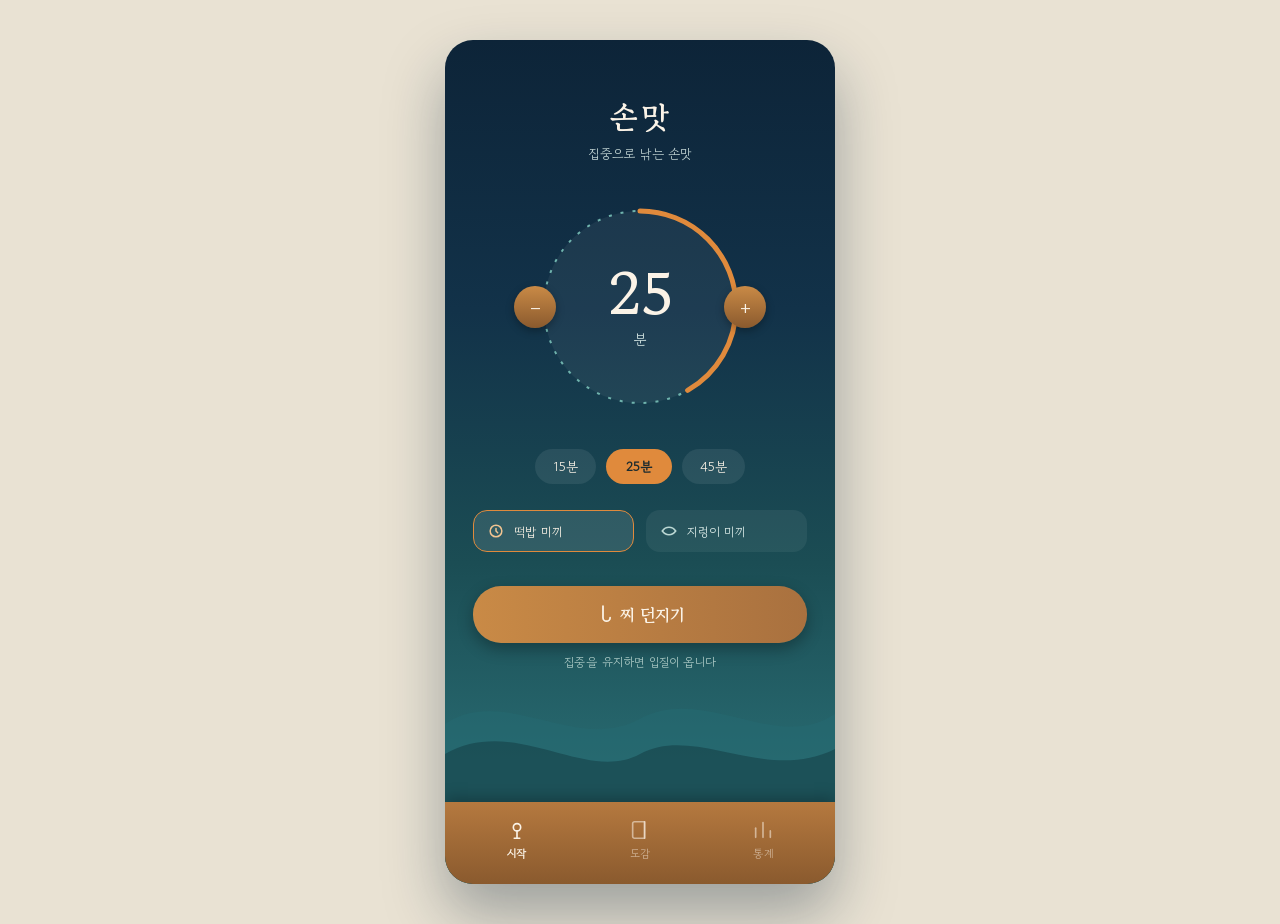
==== index.html @ 66b16f39 "손맛 찌낚시 포커스 타이머 MVP 구현 - 목업 7개 화면 디자인을 그대로 반영한 순수 HTML/CSS/JS 앱 - 집중 타이머(프리셋/커스텀/일시정지/중단) → 입질/챔질(재시도" ====
<!doctype html>
<html lang="ko">
<head>
<meta charset="utf-8">
<meta name="viewport" content="width=device-width, initial-scale=1">
<title>손맛 — 집중으로 낚는 손맛</title>
<link rel="preconnect" href="https://fonts.googleapis.com">
<link rel="stylesheet" href="https://fonts.googleapis.com/css2?family=Gowun+Batang:wght@400;700&family=Gowun+Dodum&display=swap">
<link rel="stylesheet" href="css/style.css">
</head>
<body>
<div class="app-shell">
  <div class="phone" id="phone">

    <!-- ============ 1. 시작 화면 ============ -->
    <section class="screen screen-start is-active" data-screen="start">
      <div class="water-bg water-bg--start">
        <svg width="390" height="230" viewBox="0 0 390 230" class="water-svg">
          <path d="M0,70 C60,30 130,100 195,65 C260,30 330,100 390,60 L390,230 L0,230 Z" fill="#256b71" opacity="0.55"></path>
          <path d="M0,100 C70,60 140,130 195,100 C250,70 320,130 390,95 L390,230 L0,230 Z" fill="#1b4d54" opacity="0.85"></path>
        </svg>
      </div>

      <div class="start-header">
        <div class="brand-title">손맛</div>
        <div class="brand-sub">집중으로 낚는 손맛</div>
      </div>

      <div class="dial">
        <svg width="220" height="220" viewBox="0 0 220 220" class="dial-track">
          <circle cx="110" cy="110" r="96" fill="rgba(255,255,255,0.05)" stroke="#6fb3ad" stroke-width="2" stroke-dasharray="3 9"></circle>
          <circle id="dialProgress" cx="110" cy="110" r="96" fill="none" stroke="#e08a3c" stroke-width="5" stroke-dasharray="0 604" stroke-linecap="round" transform="rotate(-90 110 110)"></circle>
        </svg>
        <div class="dial-value">
          <div class="dial-num" id="durationValue">25</div>
          <div class="dial-unit">분</div>
        </div>
        <button class="dial-btn dial-btn--minus" id="btnMinus" aria-label="시간 줄이기">–</button>
        <button class="dial-btn dial-btn--plus" id="btnPlus" aria-label="시간 늘리기">+</button>
      </div>

      <div class="preset-row" id="presetRow">
        <button class="preset-chip" data-preset="15">15분</button>
        <button class="preset-chip" data-preset="25">25분</button>
        <button class="preset-chip" data-preset="45">45분</button>
      </div>

      <div class="bait-row" id="baitRow">
        <button class="bait-chip" data-bait="dduckbap">
          <svg width="20" height="20" viewBox="0 0 24 24" fill="none" stroke="#f2c491" stroke-width="1.8" stroke-linecap="round" stroke-linejoin="round"><circle cx="12" cy="12" r="7"></circle><path d="M12 9v3l2 2"></path></svg>
          <span>떡밥 미끼</span>
        </button>
        <button class="bait-chip" data-bait="jireongi">
          <svg width="20" height="20" viewBox="0 0 24 24" fill="none" stroke="#bcd8d4" stroke-width="1.8" stroke-linecap="round" stroke-linejoin="round"><path d="M4 12c4-6 12-6 16 0"></path><path d="M4 12c4 6 12 6 16 0"></path></svg>
          <span>지렁이 미끼</span>
        </button>
      </div>

      <div class="cta-wrap">
        <button class="btn-cast" id="btnCast">
          <svg width="16" height="20" viewBox="0 0 18 22" fill="none" stroke="#fbf3e7" stroke-width="2" stroke-linecap="round"><path d="M9 1v13a4 4 0 0 0 8 0"></path></svg>
          찌 던지기
        </button>
        <div class="cta-hint" id="ctaHint">집중을 유지하면 입질이 옵니다</div>
      </div>

      <nav class="tabbar">
        <button class="tab-item is-active" data-nav="start">
          <svg width="22" height="22" viewBox="0 0 24 24" fill="none" stroke="currentColor" stroke-width="1.8" stroke-linecap="round" stroke-linejoin="round"><circle cx="12" cy="9" r="4"></circle><path d="M12 13v8"></path><path d="M9 21h6"></path></svg>
          <span>시작</span>
        </button>
        <button class="tab-item" data-nav="collection">
          <svg width="22" height="22" viewBox="0 0 24 24" fill="none" stroke="currentColor" stroke-width="1.8" stroke-linecap="round" stroke-linejoin="round"><path d="M4 5a2 2 0 0 1 2-2h11v18H6a2 2 0 0 1-2-2Z"></path><path d="M17 3v18"></path></svg>
          <span>도감</span>
        </button>
        <button class="tab-item" data-nav="stats">
          <svg width="22" height="22" viewBox="0 0 24 24" fill="none" stroke="currentColor" stroke-width="1.8" stroke-linecap="round" stroke-linejoin="round"><path d="M4 20V10"></path><path d="M12 20V4"></path><path d="M20 20v-7"></path></svg>
          <span>통계</span>
        </button>
      </nav>
    </section>

    <!-- ============ 2. 집중 대기 화면 ============ -->
    <section class="screen screen-focus" data-screen="focus">
      <div class="glow-spot"></div>
      <div class="water-bg water-bg--focus">
        <svg width="390" height="360" viewBox="0 0 390 360" class="water-svg">
          <path d="M0,120 C60,80 130,150 195,115 C260,80 330,150 390,110 L390,360 L0,360 Z" fill="#20565d" opacity="0.5"></path>
          <path d="M0,160 C70,120 140,190 195,160 C250,130 320,190 390,155 L390,360 L0,360 Z" fill="#184a50" opacity="0.75"></path>
          <path d="M0,200 C80,175 150,220 195,200 C260,180 330,225 390,195 L390,360 L0,360 Z" fill="#123a40" opacity="0.9"></path>
        </svg>
      </div>

      <div class="focus-badge-wrap">
        <div class="focus-badge" id="focusBadge">25분 집중 · 1회차</div>
      </div>
      <div class="focus-caption">찌를 지켜보는 중...</div>

      <div class="bobber-stage">
        <div class="ripple"></div>
        <div class="ripple ripple--delay"></div>
        <div class="bobber">
          <svg width="30" height="68" viewBox="0 0 30 68">
            <line x1="15" y1="0" x2="15" y2="24" stroke="#e08a3c" stroke-width="3" stroke-linecap="round"></line>
            <path d="M15 22 C24 26 24 42 15 48 C6 42 6 26 15 22 Z" fill="#fdf6ec" stroke="#8a5a2e" stroke-width="1.5"></path>
          </svg>
        </div>
      </div>

      <div class="focus-timer-wrap">
        <div class="focus-timer" id="focusTimer">25:00</div>
        <div class="focus-progress">
          <div class="focus-progress-fill" id="focusProgressFill"></div>
        </div>
      </div>

      <div class="focus-controls">
        <button class="round-btn" id="btnPause" aria-label="일시정지">
          <svg width="18" height="18" viewBox="0 0 24 24" fill="#fbf3e7" id="pauseIcon"><rect x="5" y="4" width="5" height="16" rx="1.5"></rect><rect x="14" y="4" width="5" height="16" rx="1.5"></rect></svg>
        </button>
        <button class="round-btn" id="btnStop" aria-label="중단">
          <svg width="16" height="16" viewBox="0 0 24 24" fill="#fbf3e7"><rect x="4" y="4" width="16" height="16" rx="2.5"></rect></svg>
        </button>
      </div>

      <div class="focus-warning">화면을 벗어나면 찌를 놓칠 수 있어요</div>
    </section>

    <!-- ============ 3. 입질/챔질 화면 ============ -->
    <section class="screen screen-bite" data-screen="bite">
      <div class="water-bg water-bg--bite">
        <svg width="390" height="360" viewBox="0 0 390 360" class="water-svg">
          <path d="M0,110 C60,150 130,80 195,120 C260,150 330,80 390,115 L390,360 L0,360 Z" fill="#20565d" opacity="0.55"></path>
          <path d="M0,150 C70,190 140,120 195,155 C250,185 320,120 390,150 L390,360 L0,360 Z" fill="#184a50" opacity="0.8"></path>
          <path d="M0,195 C80,220 150,175 195,195 C260,215 330,170 390,190 L390,360 L0,360 Z" fill="#123a40" opacity="0.95"></path>
        </svg>
      </div>

      <div class="bite-header">
        <div class="bite-title">입질이다!</div>
        <div class="bite-sub" id="biteSub">찌가 물속으로 빨려 들어가요</div>
      </div>

      <div class="rod-tilt">
        <svg width="30" height="66" viewBox="0 0 30 66">
          <line x1="15" y1="0" x2="15" y2="20" stroke="#e08a3c" stroke-width="3" stroke-linecap="round"></line>
          <path d="M15 18 C24 22 24 40 15 46 C6 40 6 22 15 18 Z" fill="#fdf6ec" stroke="#8a5a2e" stroke-width="1.5"></path>
        </svg>
      </div>

      <svg width="200" height="120" viewBox="0 0 200 120" class="bite-ripplelines">
        <path d="M10 60 Q50 20 100 60 Q150 100 190 60" fill="none" stroke="#cfe8e2" stroke-width="2" stroke-linecap="round"></path>
        <path d="M20 75 Q60 45 100 75 Q140 105 180 75" fill="none" stroke="#cfe8e2" stroke-width="2" stroke-linecap="round" opacity="0.6"></path>
      </svg>

      <div class="chaemjil-stage">
        <div class="pulse-ring"></div>
        <div class="pulse-ring pulse-ring--delay"></div>
        <button class="chaemjil-btn" id="btnChaemjil">
          <svg width="24" height="28" viewBox="0 0 18 22" fill="none" stroke="#fff8ee" stroke-width="2.2" stroke-linecap="round"><path d="M9 1v13a4 4 0 0 0 8 0"></path></svg>
          <span>챔질!</span>
        </button>
      </div>

      <div class="bite-hint" id="biteHint">지금 탭해서 챔질하세요</div>
    </section>

    <!-- ============ 4. 릴링 화면 ============ -->
    <section class="screen screen-reeling" data-screen="reeling">
      <div class="water-bg water-bg--reeling">
        <svg width="390" height="300" viewBox="0 0 390 300" class="water-svg">
          <path d="M0,90 C60,50 130,120 195,85 C260,50 330,120 390,80 L390,300 L0,300 Z" fill="#256b71" opacity="0.5"></path>
          <path d="M0,130 C70,90 140,160 195,130 C250,100 320,160 390,125 L390,300 L0,300 Z" fill="#1b4d54" opacity="0.85"></path>
        </svg>
      </div>

      <div class="reeling-header">
        <div class="reeling-title">릴링 중...</div>
        <div class="reeling-sub">당겼다 풀었다 리듬을 맞추세요</div>
      </div>

      <svg width="230" height="220" viewBox="0 0 230 220" class="reeling-fish-line" id="reelingFishSvg">
        <path d="M210 20 L120 120" stroke="#e0dccd" stroke-width="1.5" stroke-dasharray="4 5"></path>
        <g transform="translate(30,90) rotate(-18)">
          <ellipse cx="26" cy="18" rx="26" ry="16" fill="#4f9aa0"></ellipse>
          <path d="M50 18 L74 4 L74 32 Z" fill="#4f9aa0"></path>
          <circle cx="12" cy="14" r="2.6" fill="#0d2438"></circle>
          <path d="M0 18 Q26 4 52 12" fill="none" stroke="#7fc2c6" stroke-width="3" opacity="0.7"></path>
        </g>
      </svg>

      <div class="tension-gauge">
        <div class="tension-zone tension-zone--red"></div>
        <div class="tension-zone tension-zone--yellow"></div>
        <div class="tension-zone tension-zone--green"></div>
        <div class="tension-marker" id="tensionMarker"></div>
      </div>
      <div class="tension-label">장력</div>

      <div class="reeling-progress-num" id="reelingPercent">0%</div>
      <div class="reeling-progress-caption">릴 감기 진행률</div>

      <div class="reeling-bar">
        <div class="reeling-bar-fill" id="reelingBarFill"></div>
      </div>

      <div class="reel-handle-wrap">
        <button class="reel-handle" id="btnReel" aria-label="릴 감기">
          <svg width="140" height="50" viewBox="0 0 140 50">
            <rect x="10" y="18" width="120" height="14" rx="7" fill="#8a5a2e"></rect>
            <circle cx="118" cy="25" r="16" fill="#a9713f" stroke="#5f3a1c" stroke-width="2"></circle>
            <circle cx="118" cy="25" r="3" fill="#fbf3e7"></circle>
          </svg>
        </button>
      </div>
      <div class="reeling-warning" id="reelingWarning">장력이 너무 강해요! 잠시 늦추세요</div>
    </section>

    <!-- ============ 5. 결과 화면 ============ -->
    <section class="screen screen-result" data-screen="result">
      <div class="result-header">
        <div class="result-eyebrow">낚시 성공!</div>
        <div class="result-title">오늘의 손맛</div>
      </div>

      <div class="result-card">
        <div class="rarity-badge" id="rarityBadge">희귀 등급</div>

        <div class="result-fish-wrap" id="resultFishSvg"></div>

        <div class="result-fish-info">
          <div class="result-fish-name" id="resultFishName">황금붕어</div>
          <div class="result-fish-meta" id="resultFishMeta">32cm · 오후 3:14 포획</div>
        </div>

        <div class="result-stat-row">
          <div class="result-stat">
            <div class="result-stat-label">집중 시간</div>
            <div class="result-stat-value" id="resultDuration">25분</div>
          </div>
          <div class="result-stat">
            <div class="result-stat-label">챔질 반응</div>
            <div class="result-stat-value" id="resultReaction">0.4초</div>
          </div>
          <div class="result-stat">
            <div class="result-stat-label">누적 조과</div>
            <div class="result-stat-value" id="resultTotalCatches">12마리</div>
          </div>
        </div>
      </div>

      <div class="result-actions">
        <button class="btn-primary" id="btnGoCollection">도감에 저장하기</button>
        <button class="btn-outline" id="btnFishAgain">다시 낚시하기</button>
      </div>

      <div class="result-footnote" id="resultFootnote">이번 주 1번째 손맛이에요</div>
    </section>

    <!-- ============ 3-b. 놓침 화면(간이) ============ -->
    <section class="screen screen-missed" data-screen="missed">
      <div class="water-bg water-bg--bite">
        <svg width="390" height="360" viewBox="0 0 390 360" class="water-svg">
          <path d="M0,110 C60,150 130,80 195,120 C260,150 330,80 390,115 L390,360 L0,360 Z" fill="#20565d" opacity="0.55"></path>
        </svg>
      </div>
      <div class="missed-wrap">
        <div class="missed-title">아쉽지만 놓쳤어요</div>
        <div class="missed-sub" id="missedReason">찌가 다시 잠잠해졌어요</div>
        <button class="btn-cast missed-btn" id="btnMissedBack">시작 화면으로</button>
      </div>
    </section>

    <!-- ============ 6. 도감 화면 ============ -->
    <section class="screen screen-collection" data-screen="collection">
      <div class="collection-header">
        <div class="page-title">도감</div>
        <div class="collection-progress-row">
          <div class="collection-progress-text" id="collectionCountText">0 / 10 마리 수집</div>
          <div class="collection-progress-pct" id="collectionPctText">0%</div>
        </div>
        <div class="progress-track">
          <div class="progress-track-fill" id="collectionProgressFill"></div>
        </div>
      </div>

      <div class="filter-row" id="filterRow">
        <button class="filter-chip is-active" data-filter="all">전체</button>
        <button class="filter-chip" data-filter="common">일반</button>
        <button class="filter-chip" data-filter="rare">희귀</button>
        <button class="filter-chip" data-filter="legendary">전설</button>
      </div>

      <div class="fish-grid" id="fishGrid"></div>

      <nav class="tabbar">
        <button class="tab-item" data-nav="start">
          <svg width="22" height="22" viewBox="0 0 24 24" fill="none" stroke="currentColor" stroke-width="1.8" stroke-linecap="round" stroke-linejoin="round"><circle cx="12" cy="9" r="4"></circle><path d="M12 13v8"></path><path d="M9 21h6"></path></svg>
          <span>시작</span>
        </button>
        <button class="tab-item is-active" data-nav="collection">
          <svg width="22" height="22" viewBox="0 0 24 24" fill="none" stroke="currentColor" stroke-width="1.8" stroke-linecap="round" stroke-linejoin="round"><path d="M4 5a2 2 0 0 1 2-2h11v18H6a2 2 0 0 1-2-2Z"></path><path d="M17 3v18"></path></svg>
          <span>도감</span>
        </button>
        <button class="tab-item" data-nav="stats">
          <svg width="22" height="22" viewBox="0 0 24 24" fill="none" stroke="currentColor" stroke-width="1.8" stroke-linecap="round" stroke-linejoin="round"><path d="M4 20V10"></path><path d="M12 20V4"></path><path d="M20 20v-7"></path></svg>
          <span>통계</span>
        </button>
      </nav>
    </section>

    <!-- ============ 7. 통계 화면 ============ -->
    <section class="screen screen-stats" data-screen="stats">
      <div class="stats-header">
        <div class="page-title">통계</div>
        <div class="page-sub">꾸준한 손맛의 기록</div>
      </div>

      <div class="stats-top-row">
        <div class="stats-card">
          <div class="stats-card-label">총 집중 시간</div>
          <div class="stats-card-value" id="statTotalFocus">0시간 0분</div>
        </div>
        <div class="stats-card">
          <div class="stats-card-label">총 조과</div>
          <div class="stats-card-value" id="statTotalCatches">0마리</div>
        </div>
      </div>

      <div class="streak-wrap">
        <div class="streak-card">
          <div>
            <div class="streak-label">연속 집중 기록</div>
            <div class="streak-value" id="statStreak">0일 연속 출조</div>
          </div>
          <svg width="30" height="30" viewBox="0 0 24 24" fill="none" stroke="#e08a3c" stroke-width="1.8" stroke-linecap="round" stroke-linejoin="round"><path d="M12 3c3 4-2 5-2 9a4 4 0 0 0 8 0c0-2-1-3-1-3s1 4-2 4-3-3-1-6c-3 0-5 1-5 4a5 5 0 0 0 10 0C19 6 15 4 12 3Z"></path></svg>
        </div>
      </div>

      <div class="weekly-wrap">
        <div class="section-label">이번 주 집중 시간</div>
        <div class="weekly-card">
          <div class="weekly-bars" id="weeklyBars"></div>
        </div>
      </div>

      <div class="recent-wrap">
        <div class="section-label">이번 주 조황</div>
        <div class="recent-list" id="recentList"></div>
      </div>

      <div class="stats-spacer"></div>

      <nav class="tabbar">
        <button class="tab-item" data-nav="start">
          <svg width="22" height="22" viewBox="0 0 24 24" fill="none" stroke="currentColor" stroke-width="1.8" stroke-linecap="round" stroke-linejoin="round"><circle cx="12" cy="9" r="4"></circle><path d="M12 13v8"></path><path d="M9 21h6"></path></svg>
          <span>시작</span>
        </button>
        <button class="tab-item" data-nav="collection">
          <svg width="22" height="22" viewBox="0 0 24 24" fill="none" stroke="currentColor" stroke-width="1.8" stroke-linecap="round" stroke-linejoin="round"><path d="M4 5a2 2 0 0 1 2-2h11v18H6a2 2 0 0 1-2-2Z"></path><path d="M17 3v18"></path></svg>
          <span>도감</span>
        </button>
        <button class="tab-item is-active" data-nav="stats">
          <svg width="22" height="22" viewBox="0 0 24 24" fill="none" stroke="currentColor" stroke-width="1.8" stroke-linecap="round" stroke-linejoin="round"><path d="M4 20V10"></path><path d="M12 20V4"></path><path d="M20 20v-7"></path></svg>
          <span>통계</span>
        </button>
      </nav>
    </section>

    <div class="toast" id="toast"></div>
  </div>
</div>

<script src="js/data.js"></script>
<script src="js/storage.js"></script>
<script src="js/sound.js"></script>
<script src="js/app.js"></script>
</body>
</html>
---- css/style.css ----
/* 손맛 — 전역 스타일 & CSS 변수 */

:root {
  --navy-deep: #0d2438;
  --navy2: #123249;
  --teal-dark: #1b4d54;
  --teal: #2f7a80;
  --teal2: #1f5c62;
  --teal3: #164457;
  --teal4: #20565d;
  --teal5: #184a50;
  --teal6: #123a40;
  --teal7: #256b71;
  --teal8: #6fb3ad;
  --teal-mid: #2a7a80;

  --cream: #fbf3e7;
  --cream2: #fdf6ec;
  --cream3: #fff8ee;

  --paper: #f6ede0;
  --paper-bg: #e9e2d3;
  --paper-muted: #ece2d2;
  --paper-line: #e6d9c4;

  --wood: #e08a3c;
  --wood2: #c98a46;
  --wood3: #a9713f;
  --wood4: #8a5a2e;
  --wood5: #5f3a1c;
  --wood6: #b5793f;

  --gold: #e0c93c;
  --gold2: #e0a03c;

  --text-dark: #1c2b2f;
  --text-brown: #7c6a55;
  --text-brown2: #8a7860;
  --text-brown3: #4a3f30;

  --text-mint: #bcd8d4;
  --text-mint2: #9ec2bd;
  --text-mint3: #cfe0dc;
  --text-mint4: #d7e8e5;
  --text-mint5: #a9c7c3;
  --text-mint6: #7fa39d;
  --text-mint7: #7fc2c6;
  --text-amber: #f2c491;
  --text-amber2: #f2b26b;

  --silhouette: #c9bda8;
  --silhouette-text: #a99a83;
  --silhouette-text2: #b3a692;

  --font-serif: 'Gowun Batang', serif;
  --font-sans: 'Gowun Dodum', sans-serif;

  --phone-w: 390px;
  --phone-h: 844px;
}

* { box-sizing: border-box; }

html, body {
  margin: 0;
  background: var(--paper-bg);
  font-family: var(--font-sans);
}

button {
  font-family: inherit;
  cursor: pointer;
}

.app-shell {
  display: flex;
  align-items: flex-start;
  justify-content: center;
  min-height: 100vh;
  padding: 40px 20px;
}

.phone {
  width: var(--phone-w);
  max-width: 100%;
  height: var(--phone-h);
  max-height: calc(100vh - 40px);
  position: relative;
  overflow: hidden;
  border-radius: 28px;
  box-shadow: 0 30px 60px rgba(13, 36, 56, 0.35);
  color: var(--cream);
}

@media (max-width: 480px) {
  .app-shell { padding: 0; }
  .phone { height: 100dvh; max-height: none; border-radius: 0; box-shadow: none; }
}

.screen {
  position: absolute;
  inset: 0;
  display: none;
  flex-direction: column;
}

.screen.is-active { display: flex; }

.water-bg { position: absolute; left: 0; bottom: 0; }
.water-svg { display: block; }

/* ===================== 1. 시작 화면 ===================== */
.screen-start {
  background: linear-gradient(180deg, var(--navy-deep) 0%, var(--navy2) 32%, var(--teal-dark) 62%, var(--teal) 100%);
}

.start-header { position: relative; padding: 54px 28px 0; text-align: center; }
.brand-title { font-family: var(--font-serif); font-size: 30px; font-weight: 700; letter-spacing: 3px; }
.brand-sub { margin-top: 6px; font-size: 13px; color: var(--text-mint4); opacity: 0.9; }

.dial { position: relative; margin: 34px auto 0; width: 220px; height: 220px; }
.dial-track { position: absolute; top: 0; left: 0; }
.dial-value {
  position: absolute; inset: 0; display: flex; flex-direction: column;
  align-items: center; justify-content: center;
}
.dial-num { font-family: var(--font-serif); font-size: 58px; font-weight: 700; line-height: 1; }
.dial-unit { font-size: 14px; color: var(--text-mint4); margin-top: 6px; }
.dial-btn {
  position: absolute; top: 50%; transform: translateY(-50%);
  width: 42px; height: 42px; border-radius: 50%; border: none;
  background: linear-gradient(180deg, var(--wood2), var(--wood4));
  color: var(--cream); font-size: 20px; box-shadow: 0 3px 8px rgba(0, 0, 0, 0.3);
}
.dial-btn:active { filter: brightness(0.9); }
.dial-btn--minus { left: -16px; }
.dial-btn--plus { right: -16px; }

.preset-row { position: relative; display: flex; gap: 10px; justify-content: center; margin-top: 32px; }
.preset-chip {
  padding: 8px 18px; border-radius: 20px; background: rgba(255, 255, 255, 0.08);
  font-size: 13px; border: none; color: var(--cream);
}
.preset-chip.is-active { background: var(--wood); color: #1c2b2f; font-weight: 700; padding: 8px 20px; }

.bait-row { position: relative; display: flex; gap: 12px; justify-content: center; margin-top: 26px; padding: 0 28px; }
.bait-chip {
  flex: 1; display: flex; align-items: center; gap: 8px; padding: 10px 12px;
  border-radius: 14px; background: rgba(255, 255, 255, 0.06); border: 1.5px solid transparent;
  color: var(--text-mint4); font-size: 12.5px;
}
.bait-chip.is-active { background: rgba(255, 255, 255, 0.1); border-color: var(--wood); color: var(--cream); }

.cta-wrap { position: relative; padding: 0 28px; margin-top: 34px; }
.btn-cast {
  width: 100%; padding: 16px; border: none; border-radius: 28px;
  background: linear-gradient(90deg, var(--wood2), var(--wood3));
  color: var(--cream); font-size: 17px; font-weight: 700; font-family: var(--font-serif);
  display: flex; align-items: center; justify-content: center; gap: 9px;
  box-shadow: 0 6px 16px rgba(0, 0, 0, 0.3);
}
.btn-cast:active { filter: brightness(0.95); }
.cta-hint { text-align: center; margin-top: 10px; font-size: 12px; color: var(--text-mint5); }

.tabbar {
  position: absolute; left: 0; bottom: 0; width: 100%; height: 82px;
  background: linear-gradient(180deg, var(--wood6), var(--wood4));
  display: flex; align-items: center; justify-content: space-around;
  padding: 0 10px 6px; box-shadow: 0 -4px 14px rgba(0, 0, 0, 0.25);
  border: none;
}
.tab-item {
  display: flex; flex-direction: column; align-items: center; gap: 4px;
  background: none; border: none; color: rgba(251, 243, 231, 0.55); font-size: 11px;
  font-family: var(--font-sans);
}
.tab-item svg { stroke: currentColor; }
.tab-item.is-active { color: var(--cream); font-weight: 700; }

/* ===================== 2. 집중 대기 화면 ===================== */
.screen-focus {
  background: linear-gradient(180deg, #0a1c2c 0%, #0f2b3d 22%, var(--teal3) 48%, #1f5c62 100%);
}
.glow-spot {
  position: absolute; top: 60px; right: -30px; width: 160px; height: 160px; border-radius: 50%;
  background: radial-gradient(circle, rgba(230, 201, 150, 0.28), rgba(230, 201, 150, 0) 70%);
}
.focus-badge-wrap { position: relative; padding: 50px 24px 0; display: flex; justify-content: center; }
.focus-badge { padding: 8px 18px; border-radius: 20px; background: rgba(255, 255, 255, 0.1); font-size: 12.5px; color: var(--text-mint4); }
.focus-caption { position: relative; margin-top: 26px; text-align: center; font-size: 13px; color: var(--text-mint2); }

.bobber-stage { position: absolute; left: 50%; top: 300px; transform: translateX(-50%); width: 120px; height: 120px; }
.ripple {
  position: absolute; left: 50%; top: 70%; width: 60px; height: 22px; border-radius: 50%;
  border: 2px solid rgba(207, 232, 226, 0.35); transform: translate(-50%, -50%);
  animation: ripple 2.6s ease-out infinite;
}
.ripple--delay { animation-delay: 1.3s; }
.bobber { position: absolute; left: 50%; top: 52%; transform: translate(-50%, -50%); animation: bob 3s ease-in-out infinite; }

@keyframes bob { 0%, 100% { transform: translate(-50%, -50%) translateY(0); } 50% { transform: translate(-50%, -50%) translateY(-7px); } }
@keyframes ripple { 0% { transform: translate(-50%, -50%) scale(0.6); opacity: 0.5; } 100% { transform: translate(-50%, -50%) scale(1.6); opacity: 0; } }

.focus-timer-wrap { position: absolute; left: 0; right: 0; top: 470px; text-align: center; }
.focus-timer { font-family: var(--font-serif); font-size: 64px; font-weight: 700; letter-spacing: 1px; }
.focus-progress {
  margin: 14px auto 0; width: 200px; height: 5px; border-radius: 3px;
  background: rgba(255, 255, 255, 0.15); overflow: hidden;
}
.focus-progress-fill { width: 0%; height: 100%; background: var(--wood); border-radius: 3px; transition: width 0.4s linear; }

.focus-controls { position: absolute; left: 0; right: 0; bottom: 64px; display: flex; justify-content: center; gap: 22px; }
.round-btn {
  width: 54px; height: 54px; border-radius: 50%; background: rgba(255, 255, 255, 0.1);
  border: 1.5px solid rgba(255, 255, 255, 0.25); display: flex; align-items: center; justify-content: center;
}
.round-btn:active { filter: brightness(0.9); }
.focus-warning { position: absolute; left: 0; right: 0; bottom: 26px; text-align: center; font-size: 11.5px; color: var(--text-mint6); }

/* ===================== 3. 입질/챔질 화면 ===================== */
.screen-bite {
  background: linear-gradient(180deg, #0a1826 0%, var(--navy-deep) 20%, #173a2e 55%, #1f5c62 100%);
}
.bite-header { position: relative; padding: 64px 24px 0; text-align: center; }
.bite-title { font-family: var(--font-serif); font-size: 34px; font-weight: 700; color: var(--text-amber2); text-shadow: 0 0 22px rgba(224, 138, 60, 0.55); }
.bite-sub { margin-top: 8px; font-size: 13px; color: var(--text-mint3); }

.rod-tilt {
  position: absolute; left: 50%; top: 250px; transform: translateX(-50%) rotate(-14deg);
  animation: tilt 0.6s ease-in-out infinite; transform-origin: 15px 20px;
}
@keyframes tilt { 0%, 100% { transform: translateX(-50%) rotate(-14deg); } 50% { transform: translateX(-50%) rotate(-22deg); } }

.bite-ripplelines { position: absolute; left: 95px; top: 330px; opacity: 0.55; }

.chaemjil-stage { position: absolute; left: 50%; top: 520px; transform: translate(-50%, -50%); width: 170px; height: 170px; }
.pulse-ring { position: absolute; inset: 0; border-radius: 50%; border: 2px solid rgba(224, 138, 60, 0.6); animation: pulse-ring 1.6s ease-out infinite; }
.pulse-ring--delay { inset: 14px; animation-delay: 0.5s; }
@keyframes pulse-ring { 0% { transform: scale(0.9); opacity: 0.7; } 100% { transform: scale(1.5); opacity: 0; } }

.chaemjil-btn {
  position: absolute; inset: 22px; border-radius: 50%; border: none;
  background: radial-gradient(circle at 35% 30%, #e6a35e, var(--wood3) 70%);
  box-shadow: 0 8px 22px rgba(0, 0, 0, 0.4);
  display: flex; flex-direction: column; align-items: center; justify-content: center; gap: 6px;
}
.chaemjil-btn:active { filter: brightness(0.95); transform: scale(0.98); }
.chaemjil-btn span { font-family: var(--font-serif); font-size: 19px; font-weight: 700; color: var(--cream3); }

.bite-hint { position: absolute; left: 0; right: 0; bottom: 96px; text-align: center; font-size: 13px; color: var(--text-amber); }

/* ===================== 3-b. 놓침 화면 ===================== */
.screen-missed { background: linear-gradient(180deg, #0a1826 0%, var(--navy-deep) 20%, #173a2e 55%, #1f5c62 100%); }
.missed-wrap { position: relative; height: 100%; display: flex; flex-direction: column; align-items: center; justify-content: center; gap: 14px; padding: 0 32px; text-align: center; }
.missed-title { font-family: var(--font-serif); font-size: 26px; font-weight: 700; color: var(--text-mint4); }
.missed-sub { font-size: 13.5px; color: var(--text-mint2); }
.missed-btn { position: static; margin-top: 18px; width: 200px; }

/* ===================== 4. 릴링 화면 ===================== */
.screen-reeling {
  background: linear-gradient(180deg, var(--navy-deep) 0%, var(--teal3) 30%, #1f5c62 65%, var(--teal-mid) 100%);
}
.reeling-header { position: relative; padding: 54px 24px 0; text-align: center; }
.reeling-title { font-family: var(--font-serif); font-size: 24px; font-weight: 700; }
.reeling-sub { margin-top: 6px; font-size: 12.5px; color: var(--text-mint3); }

.reeling-fish-line { position: absolute; left: 40px; top: 150px; transition: transform 0.15s ease-out; }

.tension-gauge {
  position: absolute; right: 26px; top: 230px; width: 34px; height: 340px; border-radius: 17px;
  background: rgba(255, 255, 255, 0.1); overflow: hidden;
}
.tension-zone { position: absolute; left: 0; right: 0; height: 33%; }
.tension-zone--red { top: 0; background: linear-gradient(180deg, #e2453a, var(--wood)); }
.tension-zone--yellow { top: 33%; height: 34%; background: #e0c93c; }
.tension-zone--green { top: 67%; background: #4f9a5c; }
.tension-marker {
  position: absolute; left: -6px; top: 44%; width: 46px; height: 6px; background: var(--cream);
  border-radius: 3px; box-shadow: 0 0 8px rgba(0, 0, 0, 0.4); transition: top 0.15s ease-out;
}
.tension-label { position: absolute; right: 20px; top: 582px; font-size: 11px; color: var(--text-mint3); text-align: center; width: 46px; }

.reeling-progress-num { position: absolute; left: 0; right: 0; bottom: 150px; text-align: center; font-family: var(--font-serif); font-size: 46px; font-weight: 700; }
.reeling-progress-caption { position: absolute; left: 0; right: 0; bottom: 132px; text-align: center; font-size: 12px; color: var(--text-mint5); }

.reeling-bar { position: absolute; left: 44px; right: 44px; bottom: 120px; height: 8px; border-radius: 4px; background: rgba(255, 255, 255, 0.15); overflow: hidden; }
.reeling-bar-fill { width: 0%; height: 100%; background: linear-gradient(90deg, var(--wood2), var(--wood)); transition: width 0.15s ease-out; }

.reel-handle-wrap { position: absolute; left: 0; right: 0; bottom: 44px; display: flex; justify-content: center; }
.reel-handle { background: none; border: none; padding: 0; touch-action: none; user-select: none; transition: transform 0.1s ease-out; }
.reel-handle:active { transform: scale(0.96); }

.reeling-warning {
  position: absolute; left: 0; right: 0; bottom: 4px; text-align: center; font-size: 11.5px; color: #f28b6b;
  opacity: 0; transition: opacity 0.2s;
}
.reeling-warning.is-visible { opacity: 1; }

/* ===================== 5. 결과 화면 ===================== */
.screen-result { background: linear-gradient(180deg, var(--navy2) 0%, #1f5c62 26%, var(--paper) 26%, var(--paper) 100%); color: var(--text-dark); overflow-y: auto; }

.result-header { position: relative; padding: 44px 24px 0; text-align: center; color: var(--cream); }
.result-eyebrow { font-size: 13px; color: var(--text-mint3); }
.result-title { font-family: var(--font-serif); font-size: 26px; font-weight: 700; margin-top: 4px; }

.result-card {
  position: relative; margin: 26px 24px 0; background: #ffffff; border-radius: 22px;
  box-shadow: 0 14px 30px rgba(18, 50, 73, 0.18); padding: 28px 22px 22px;
}
.rarity-badge {
  position: absolute; top: -14px; right: 22px; padding: 6px 14px; border-radius: 14px;
  background: linear-gradient(90deg, var(--gold), var(--wood)); color: #3a2a10; font-size: 12px; font-weight: 700;
  box-shadow: 0 4px 10px rgba(0, 0, 0, 0.2);
}
.rarity-badge[data-rarity="common"] { background: linear-gradient(90deg, #cfe0dc, #9ec2bd); color: #1c2b2f; }
.rarity-badge[data-rarity="legendary"] { background: linear-gradient(90deg, #f2c491, #d4af37); color: #3a2a10; }

.result-fish-wrap { display: flex; justify-content: center; padding: 10px 0 6px; }
.result-fish-info { text-align: center; margin-top: 8px; }
.result-fish-name { font-family: var(--font-serif); font-size: 24px; font-weight: 700; }
.result-fish-meta { font-size: 14px; color: var(--text-brown); margin-top: 4px; }

.result-stat-row { display: flex; gap: 10px; margin-top: 20px; }
.result-stat { flex: 1; text-align: center; padding: 12px 6px; border-radius: 14px; background: var(--paper); }
.result-stat-label { font-size: 11.5px; color: var(--text-brown2); }
.result-stat-value { font-size: 16px; font-weight: 700; margin-top: 4px; }

.result-actions { position: relative; padding: 26px 24px 0; }
.btn-primary {
  width: 100%; padding: 15px; border: none; border-radius: 24px;
  background: linear-gradient(90deg, var(--wood2), var(--wood3)); color: var(--cream);
  font-size: 15.5px; font-weight: 700; font-family: var(--font-serif);
  box-shadow: 0 8px 18px rgba(138, 90, 46, 0.35);
}
.btn-primary:active { filter: brightness(0.95); }
.btn-outline {
  width: 100%; padding: 14px; margin-top: 12px; border-radius: 24px; background: transparent;
  border: 1.5px solid var(--teal2); color: var(--teal2); font-size: 14.5px; font-weight: 700;
}
.btn-outline:active { background: rgba(31, 92, 98, 0.06); }

.result-footnote { position: relative; margin-top: 22px; padding-bottom: 26px; text-align: center; font-size: 12px; color: var(--text-brown2); }

/* ===================== 6. 도감 화면 ===================== */
.screen-collection { background: var(--paper); color: var(--text-dark); }
.collection-header { padding: 50px 24px 0; }
.page-title { font-family: var(--font-serif); font-size: 24px; font-weight: 700; }
.page-sub { font-size: 13px; color: var(--text-brown); margin-top: 4px; }

.collection-progress-row { display: flex; justify-content: space-between; align-items: center; margin-top: 14px; }
.collection-progress-text { font-size: 13px; color: var(--text-brown); }
.collection-progress-pct { font-size: 13px; color: var(--teal2); font-weight: 700; }
.progress-track { margin-top: 8px; height: 7px; border-radius: 4px; background: var(--paper-line); overflow: hidden; }
.progress-track-fill { width: 0%; height: 100%; background: linear-gradient(90deg, var(--teal-mid), var(--teal8)); transition: width 0.4s; }

.filter-row { display: flex; gap: 8px; padding: 20px 24px 0; overflow-x: auto; }
.filter-chip {
  padding: 8px 16px; border-radius: 18px; background: #ffffff; color: var(--text-brown);
  font-size: 12.5px; border: none; white-space: nowrap;
}
.filter-chip.is-active { background: var(--teal2); color: var(--cream); font-weight: 700; }

.fish-grid { padding: 20px 20px 100px; display: grid; grid-template-columns: repeat(3, minmax(0, 1fr)); gap: 12px; }
.fish-card { background: #ffffff; border-radius: 16px; padding: 14px 8px; text-align: center; box-shadow: 0 4px 10px rgba(28, 43, 47, 0.06); }
.fish-card.is-uncaught { background: var(--paper-muted); box-shadow: none; }
.fish-card-icon { display: flex; justify-content: center; }
.fish-card-name { font-size: 11.5px; font-weight: 700; margin-top: 8px; }
.fish-card.is-uncaught .fish-card-name { color: var(--silhouette-text); }
.fish-card-meta { font-size: 10px; color: var(--text-brown2); }
.fish-card.is-uncaught .fish-card-meta { color: var(--silhouette-text2); }
.fish-card-rarity { font-size: 9px; color: var(--text-brown2); margin-top: 2px; }

/* ===================== 7. 통계 화면 ===================== */
.screen-stats { background: var(--paper); color: var(--text-dark); overflow-y: auto; }
.stats-header { padding: 50px 24px 0; }

.stats-top-row { display: flex; gap: 10px; padding: 22px 24px 0; }
.stats-card { flex: 1; background: #ffffff; border-radius: 16px; padding: 16px 12px; box-shadow: 0 4px 10px rgba(28, 43, 47, 0.06); }
.stats-card-label { font-size: 11.5px; color: var(--text-brown2); }
.stats-card-value { font-family: var(--font-serif); font-size: 21px; font-weight: 700; margin-top: 6px; }

.streak-wrap { padding: 14px 24px 0; }
.streak-card {
  background: var(--teal2); border-radius: 16px; padding: 16px 18px; display: flex;
  align-items: center; justify-content: space-between; box-shadow: 0 8px 18px rgba(31, 92, 98, 0.25);
}
.streak-label { font-size: 11.5px; color: var(--text-mint); }
.streak-value { font-family: var(--font-serif); font-size: 20px; font-weight: 700; color: var(--cream); margin-top: 4px; }

.weekly-wrap { padding: 26px 24px 0; }
.section-label { font-size: 13.5px; font-weight: 700; color: var(--text-brown3); }
.weekly-card { margin-top: 16px; background: #ffffff; border-radius: 16px; padding: 20px 16px 14px; box-shadow: 0 4px 10px rgba(28, 43, 47, 0.06); }
.weekly-bars { display: flex; align-items: flex-end; gap: 10px; height: 120px; }
.weekly-bar-col { flex: 1; display: flex; flex-direction: column; align-items: center; justify-content: flex-end; gap: 6px; height: 100%; }
.weekly-bar { width: 100%; border-radius: 6px; background: var(--text-mint); transition: height 0.4s; }
.weekly-bar-col.is-today .weekly-bar { background: var(--wood); }
.weekly-bar-label { font-size: 10.5px; color: var(--text-brown2); }

.recent-wrap { padding: 22px 24px 0; }
.recent-list { margin-top: 12px; display: flex; flex-direction: column; gap: 10px; }
.recent-item { display: flex; align-items: center; gap: 12px; background: #ffffff; border-radius: 14px; padding: 10px 14px; box-shadow: 0 4px 10px rgba(28, 43, 47, 0.06); }
.recent-item-info { flex: 1; }
.recent-item-name { font-size: 13px; font-weight: 700; }
.recent-item-time { font-size: 11px; color: var(--text-brown2); }
.recent-item-size { font-size: 12px; color: var(--text-brown); }
.recent-empty { text-align: center; padding: 24px 0; font-size: 13px; color: var(--text-brown2); }

.stats-spacer { height: 100px; }

/* ===================== 트랜지션 ===================== */
.screen { opacity: 1; }
.screen.is-entering { animation: screen-fade-in 0.28s ease-out; }
@keyframes screen-fade-in { from { opacity: 0; transform: translateY(6px); } to { opacity: 1; transform: translateY(0); } }

/* ===================== 토스트 ===================== */
.toast {
  position: absolute; left: 50%; bottom: 100px; transform: translateX(-50%) translateY(10px);
  background: rgba(13, 36, 56, 0.92); color: var(--cream); padding: 10px 18px; border-radius: 20px;
  font-size: 12.5px; opacity: 0; pointer-events: none; transition: opacity 0.25s, transform 0.25s;
  white-space: nowrap; z-index: 10;
}
.toast.is-visible { opacity: 1; transform: translateX(-50%) translateY(0); }
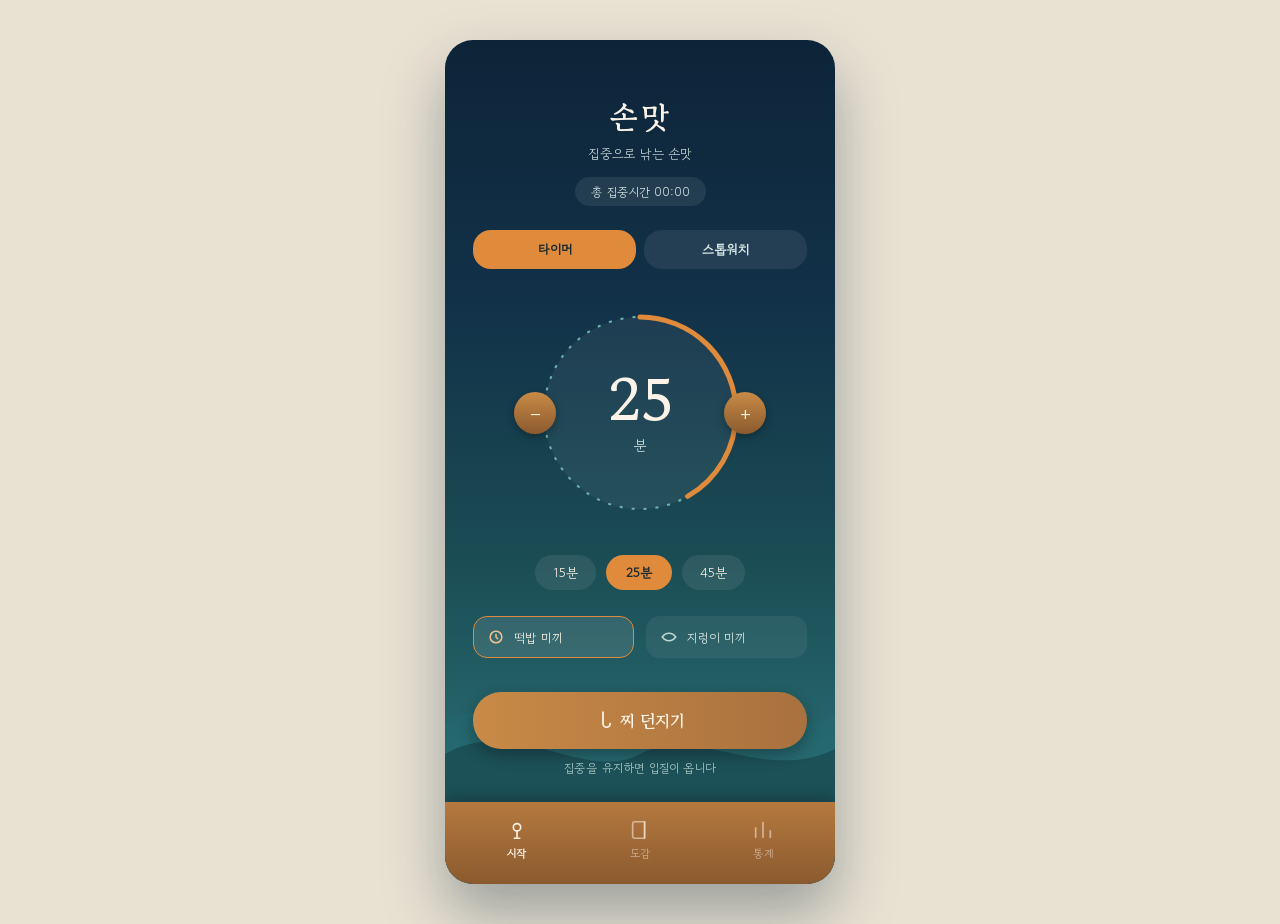
==== commit 48d71c2d: "스톱워치 모드, 오늘 집중시간 표시, 입질 모션 개선 - 시작 화면에 타이머/스톱워치 모드 전환 탭 추가 - 스톱워치는 00:00부터 카운트업, 일시정지 지원, "챔질하러 가기"로" ====
--- a/index.html
+++ b/index.html
@@ -24,25 +24,44 @@
       <div class="start-header">
         <div class="brand-title">손맛</div>
         <div class="brand-sub">집중으로 낚는 손맛</div>
-      </div>
-
-      <div class="dial">
-        <svg width="220" height="220" viewBox="0 0 220 220" class="dial-track">
-          <circle cx="110" cy="110" r="96" fill="rgba(255,255,255,0.05)" stroke="#6fb3ad" stroke-width="2" stroke-dasharray="3 9"></circle>
-          <circle id="dialProgress" cx="110" cy="110" r="96" fill="none" stroke="#e08a3c" stroke-width="5" stroke-dasharray="0 604" stroke-linecap="round" transform="rotate(-90 110 110)"></circle>
-        </svg>
-        <div class="dial-value">
-          <div class="dial-num" id="durationValue">25</div>
-          <div class="dial-unit">분</div>
-        </div>
-        <button class="dial-btn dial-btn--minus" id="btnMinus" aria-label="시간 줄이기">–</button>
-        <button class="dial-btn dial-btn--plus" id="btnPlus" aria-label="시간 늘리기">+</button>
-      </div>
-
-      <div class="preset-row" id="presetRow">
-        <button class="preset-chip" data-preset="15">15분</button>
-        <button class="preset-chip" data-preset="25">25분</button>
-        <button class="preset-chip" data-preset="45">45분</button>
+        <div class="today-focus-chip" id="todayFocusChip">총 집중시간 00:00</div>
+      </div>
+
+      <div class="mode-row" id="modeRow">
+        <button class="mode-chip is-active" data-mode="timer">타이머</button>
+        <button class="mode-chip" data-mode="stopwatch">스톱워치</button>
+      </div>
+
+      <div id="timerModeGroup">
+        <div class="dial">
+          <svg width="220" height="220" viewBox="0 0 220 220" class="dial-track">
+            <circle cx="110" cy="110" r="96" fill="rgba(255,255,255,0.05)" stroke="#6fb3ad" stroke-width="2" stroke-dasharray="3 9"></circle>
+            <circle id="dialProgress" cx="110" cy="110" r="96" fill="none" stroke="#e08a3c" stroke-width="5" stroke-dasharray="0 604" stroke-linecap="round" transform="rotate(-90 110 110)"></circle>
+          </svg>
+          <div class="dial-value">
+            <div class="dial-num" id="durationValue">25</div>
+            <div class="dial-unit">분</div>
+          </div>
+          <button class="dial-btn dial-btn--minus" id="btnMinus" aria-label="시간 줄이기">–</button>
+          <button class="dial-btn dial-btn--plus" id="btnPlus" aria-label="시간 늘리기">+</button>
+        </div>
+
+        <div class="preset-row" id="presetRow">
+          <button class="preset-chip" data-preset="15">15분</button>
+          <button class="preset-chip" data-preset="25">25분</button>
+          <button class="preset-chip" data-preset="45">45분</button>
+        </div>
+      </div>
+
+      <div class="stopwatch-panel" id="stopwatchModeGroup">
+        <svg width="86" height="86" viewBox="0 0 24 24" fill="none" stroke="#e08a3c" stroke-width="1.6" stroke-linecap="round" stroke-linejoin="round">
+          <circle cx="12" cy="13" r="8"></circle>
+          <path d="M12 9v4l3 2"></path>
+          <path d="M9 2h6"></path>
+          <path d="M12 2v3"></path>
+        </svg>
+        <div class="stopwatch-caption">0부터 자유롭게 집중해요</div>
+        <div class="stopwatch-subcaption">준비되면 직접 챔질하러 가면 돼요</div>
       </div>
 
       <div class="bait-row" id="baitRow">
@@ -109,9 +128,16 @@
 
       <div class="focus-timer-wrap">
         <div class="focus-timer" id="focusTimer">25:00</div>
-        <div class="focus-progress">
+        <div class="focus-progress" id="focusProgressBar">
           <div class="focus-progress-fill" id="focusProgressFill"></div>
         </div>
+      </div>
+
+      <div class="focus-finish-wrap" id="focusFinishWrap">
+        <button class="btn-finish-sw" id="btnFinishStopwatch">
+          <svg width="15" height="15" viewBox="0 0 18 22" fill="none" stroke="#fbf3e7" stroke-width="2" stroke-linecap="round"><path d="M9 1v13a4 4 0 0 0 8 0"></path></svg>
+          챔질하러 가기
+        </button>
       </div>
 
       <div class="focus-controls">
@@ -139,6 +165,11 @@
       <div class="bite-header">
         <div class="bite-title">입질이다!</div>
         <div class="bite-sub" id="biteSub">찌가 물속으로 빨려 들어가요</div>
+      </div>
+
+      <div class="bite-splash">
+        <div class="bite-splash-ring"></div>
+        <div class="bite-splash-ring bite-splash-ring--delay"></div>
       </div>
 
       <div class="rod-tilt">
@@ -316,7 +347,11 @@
         <div class="page-sub">꾸준한 손맛의 기록</div>
       </div>
 
-      <div class="stats-top-row">
+      <div class="stats-top-row stats-top-row--triple">
+        <div class="stats-card">
+          <div class="stats-card-label">오늘 집중 시간</div>
+          <div class="stats-card-value" id="statTodayFocus">0시간 0분</div>
+        </div>
         <div class="stats-card">
           <div class="stats-card-label">총 집중 시간</div>
           <div class="stats-card-value" id="statTotalFocus">0시간 0분</div>
--- a/css/style.css
+++ b/css/style.css
@@ -72,6 +72,10 @@
   cursor: pointer;
 }
 
+@media (prefers-reduced-motion: reduce) {
+  * { animation-duration: 0.01ms !important; animation-iteration-count: 1 !important; }
+}
+
 .app-shell {
   display: flex;
   align-items: flex-start;
@@ -117,6 +121,25 @@
 .start-header { position: relative; padding: 54px 28px 0; text-align: center; }
 .brand-title { font-family: var(--font-serif); font-size: 30px; font-weight: 700; letter-spacing: 3px; }
 .brand-sub { margin-top: 6px; font-size: 13px; color: var(--text-mint4); opacity: 0.9; }
+.today-focus-chip {
+  display: inline-block; margin-top: 14px; padding: 6px 16px; border-radius: 16px;
+  background: rgba(255, 255, 255, 0.08); font-size: 12px; color: var(--text-mint4);
+  font-variant-numeric: tabular-nums;
+}
+
+.mode-row { position: relative; display: flex; gap: 8px; justify-content: center; margin-top: 24px; padding: 0 28px; }
+.mode-chip {
+  flex: 1; padding: 10px 0; border-radius: 18px; border: none;
+  background: rgba(255, 255, 255, 0.08); color: var(--text-mint4); font-size: 13px; font-weight: 700;
+}
+.mode-chip.is-active { background: var(--wood); color: #1c2b2f; }
+
+.stopwatch-panel {
+  position: relative; margin-top: 30px; height: 220px; display: none;
+  flex-direction: column; align-items: center; justify-content: center; gap: 12px;
+}
+.stopwatch-caption { font-family: var(--font-serif); font-size: 16px; font-weight: 700; }
+.stopwatch-subcaption { font-size: 12.5px; color: var(--text-mint5); }
 
 .dial { position: relative; margin: 34px auto 0; width: 220px; height: 220px; }
 .dial-track { position: absolute; top: 0; left: 0; }
@@ -209,6 +232,15 @@
 }
 .focus-progress-fill { width: 0%; height: 100%; background: var(--wood); border-radius: 3px; transition: width 0.4s linear; }
 
+.focus-finish-wrap { position: absolute; left: 0; right: 0; bottom: 134px; display: none; justify-content: center; }
+.btn-finish-sw {
+  padding: 12px 26px; border: none; border-radius: 22px;
+  background: linear-gradient(90deg, var(--wood2), var(--wood3)); color: var(--cream);
+  font-size: 14px; font-weight: 700; font-family: var(--font-serif);
+  display: flex; align-items: center; gap: 8px; box-shadow: 0 6px 14px rgba(0, 0, 0, 0.28);
+}
+.btn-finish-sw:active { filter: brightness(0.95); }
+
 .focus-controls { position: absolute; left: 0; right: 0; bottom: 64px; display: flex; justify-content: center; gap: 22px; }
 .round-btn {
   width: 54px; height: 54px; border-radius: 50%; background: rgba(255, 255, 255, 0.1);
@@ -226,12 +258,37 @@
 .bite-sub { margin-top: 8px; font-size: 13px; color: var(--text-mint3); }
 
 .rod-tilt {
-  position: absolute; left: 50%; top: 250px; transform: translateX(-50%) rotate(-14deg);
-  animation: tilt 0.6s ease-in-out infinite; transform-origin: 15px 20px;
-}
-@keyframes tilt { 0%, 100% { transform: translateX(-50%) rotate(-14deg); } 50% { transform: translateX(-50%) rotate(-22deg); } }
-
-.bite-ripplelines { position: absolute; left: 95px; top: 330px; opacity: 0.55; }
+  position: absolute; left: 50%; top: 250px; transform: translateX(-50%) translateY(0) rotate(-10deg);
+  animation: bite-motion 2.2s cubic-bezier(0.45, 0.05, 0.35, 1) infinite;
+  transform-origin: 15px 20px;
+}
+@keyframes bite-motion {
+  0%   { transform: translateX(-50%) translateY(0)    rotate(-10deg); }
+  10%  { transform: translateX(-50%) translateY(4px)  rotate(-16deg); }
+  20%  { transform: translateX(-50%) translateY(-1px) rotate(-8deg); }
+  35%  { transform: translateX(-50%) translateY(10px) rotate(-22deg); }
+  50%  { transform: translateX(-50%) translateY(2px)  rotate(-12deg); }
+  65%  { transform: translateX(-50%) translateY(18px) rotate(-28deg); }
+  80%  { transform: translateX(-50%) translateY(8px)  rotate(-18deg); }
+  100% { transform: translateX(-50%) translateY(24px) rotate(-32deg); }
+}
+
+.bite-splash { position: absolute; left: 50%; top: 292px; transform: translateX(-50%); width: 80px; height: 26px; }
+.bite-splash-ring {
+  position: absolute; left: 50%; top: 50%; width: 56px; height: 18px; border-radius: 50%;
+  border: 1.5px solid rgba(207, 232, 226, 0.5); transform: translate(-50%, -50%) scale(0.6);
+  animation: bite-splash 2.2s cubic-bezier(0.25, 0.1, 0.3, 1) infinite;
+}
+.bite-splash-ring--delay { animation-delay: 1.1s; }
+@keyframes bite-splash {
+  0%   { transform: translate(-50%, -50%) scale(0.5); opacity: 0; }
+  15%  { opacity: 0.7; }
+  55%  { transform: translate(-50%, -50%) scale(1.3); opacity: 0.25; }
+  100% { transform: translate(-50%, -50%) scale(1.9); opacity: 0; }
+}
+
+.bite-ripplelines { position: absolute; left: 95px; top: 330px; opacity: 0.55; animation: water-drift 3.4s ease-in-out infinite; }
+@keyframes water-drift { 0%, 100% { transform: translateX(0); } 50% { transform: translateX(-6px); } }
 
 .chaemjil-stage { position: absolute; left: 50%; top: 520px; transform: translate(-50%, -50%); width: 170px; height: 170px; }
 .pulse-ring { position: absolute; inset: 0; border-radius: 50%; border: 2px solid rgba(224, 138, 60, 0.6); animation: pulse-ring 1.6s ease-out infinite; }
@@ -378,6 +435,7 @@
 .stats-card { flex: 1; background: #ffffff; border-radius: 16px; padding: 16px 12px; box-shadow: 0 4px 10px rgba(28, 43, 47, 0.06); }
 .stats-card-label { font-size: 11.5px; color: var(--text-brown2); }
 .stats-card-value { font-family: var(--font-serif); font-size: 21px; font-weight: 700; margin-top: 6px; }
+.stats-top-row--triple .stats-card-value { font-size: 16px; }
 
 .streak-wrap { padding: 14px 24px 0; }
 .streak-card {
